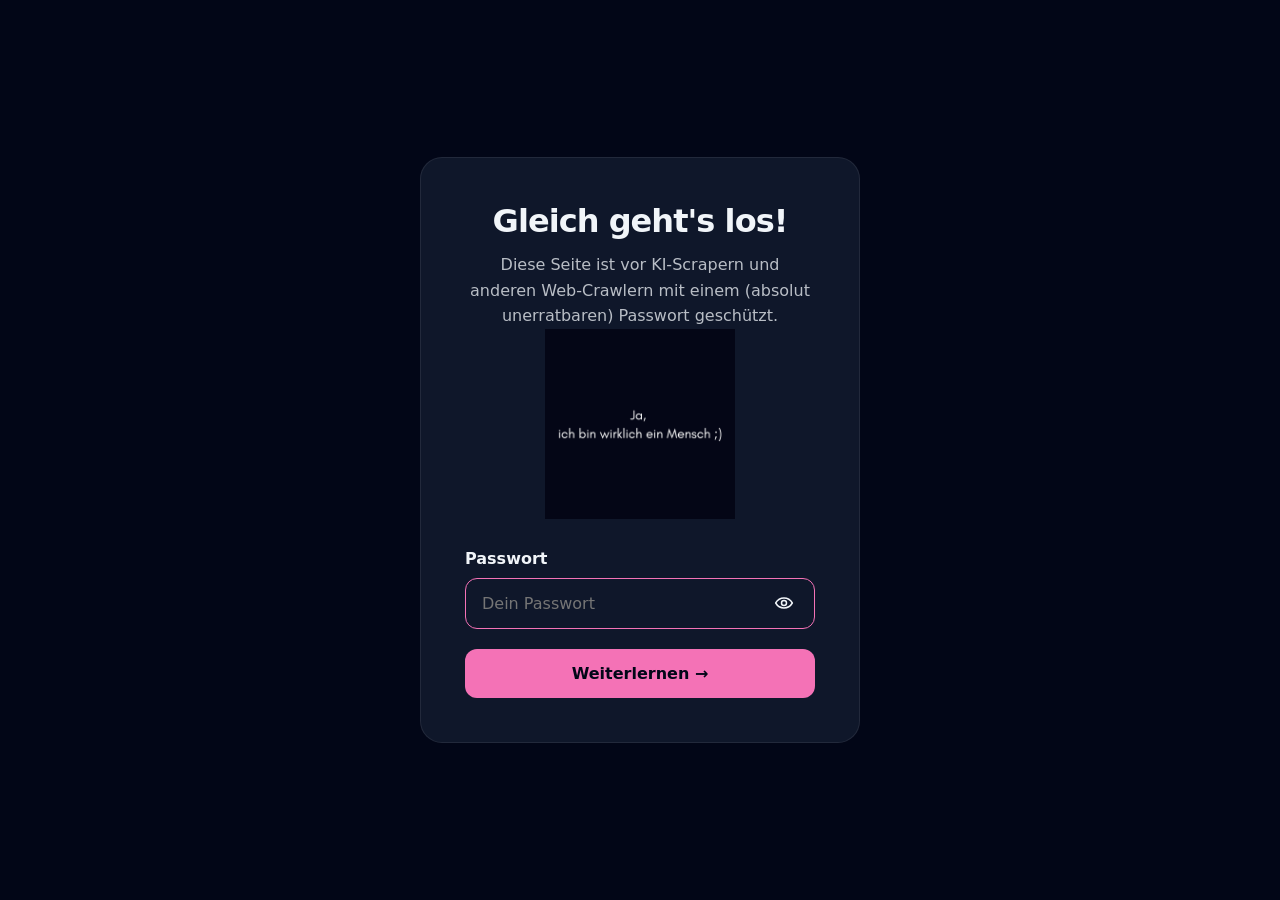
==== password.html @ 9806b9d8 "Published encrypted content with password protection" ====
<!DOCTYPE html>
<html lang="de" class="staticrypt-html">
<head>
    <meta charset="utf-8" />
    <meta name="viewport" content="width=device-width, initial-scale=1" />
    <title>Geschützter Bereich | annication</title>
    <meta http-equiv="cache-control" content="no-cache" />
    <link rel="stylesheet" href="/styles/variables.css" />
    <link rel="stylesheet" href="/styles/index.css" />
    <script src="/scripts/content-crypto.js" defer></script>
    <script src="/scripts/password.js" defer></script>
</head>
<body class="staticrypt-body">
    <div id="staticrypt_loading" class="staticrypt-spinner-container" role="status" aria-label="Seite wird geladen">
        <div class="staticrypt-spinner"></div>
    </div>

    <main id="staticrypt_content" class="staticrypt-content hidden">
        <div class="staticrypt-page">
            <section class="staticrypt-card" aria-labelledby="password-title">
                <div class="staticrypt-brand">
                    <h1 id="password-title" class="staticrypt-title">Gleich geht's los!</h1>
                    <p class="staticrypt-instructions">Diese Seite ist vor KI-Scrapern und anderen Web-Crawlern mit einem (absolut unerratbaren) Passwort geschützt.</p>
                    <img class="staticrypt-illustration" src="/password.png" alt="annication Passwortschutz" />
                </div>
                <form id="staticrypt-form" action="#" method="post">
                    <label class="staticrypt-label" for="staticrypt-password">Passwort</label>
                    <div class="staticrypt-password-container">
                        <input id="staticrypt-password" type="password" name="password"
                               placeholder="Dein Passwort" autocomplete="current-password" autofocus required />
                        <button id="staticrypt-toggle-password-visibility" class="staticrypt-toggle-password-visibility"
                                type="button" aria-label="Passwort anzeigen" aria-pressed="false">
                            <svg viewBox="0 0 24 24" fill="none" stroke="currentColor" stroke-width="1.8"
                                 stroke-linecap="round" stroke-linejoin="round" aria-hidden="true">
                                <path d="M2 12s3.5-6 10-6 10 6 10 6-3.5 6-10 6S2 12 2 12Z" />
                                <circle cx="12" cy="12" r="3" />
                            </svg>
                        </button>
                    </div>
                    <input type="submit" class="staticrypt-decrypt-button" value="Weiterlernen →" />
                    <p id="staticrypt-error" class="staticrypt-error hidden" role="alert">Hm ... Dein Passwort stimmt nicht. Schau dich einmal ganz genau um und versuche es dann nochmal ;)</p>
                </form>
            </section>
        </div>
    </main>
</body>
</html>
---- styles/variables.css ----
/* =========================================================
   DARK THEME
   ========================================================= */

:root {
    color-scheme: dark;

    --background: #020617;
    --surface: #0f172a;
    --text: #f1f5f9;
    --pink: #f472b6;

    --overlay: rgba(0, 0, 0, 0.5);
    --border: rgba(255, 255, 255, 0.08);
}


/* =========================================================
   LIGHT THEME
   ========================================================= */

[data-theme="light"] {
    color-scheme: light;

    --background: #ffffff;
    --surface: #f8fafc;
    --text: #0f172a;
    --pink: #db2777;

    --overlay: rgba(0, 0, 0, 0.3);
    --border: rgba(15, 23, 42, 0.12);
}

/* =========================================================
   LAYOUT
   ========================================================= */

:root {
    --layout-max-width: 64rem;
    --reading-max-width: 48rem;
    --page-padding-inline: 1.5rem;
}
---- styles/index.css ----
/* =========================================================
   HOME PAGE
   ========================================================= */

.home-main {
    padding-block: 0;
}

/* =========================================================
   HERO
   ========================================================= */

.hero {
    display: flex;
    align-items: center;
    justify-content: space-between;
    gap: 2.5rem;

    padding: 5rem 0 7rem;
}

.hero-content {
    flex: 1;
    min-width: 0;
}

.hero-eyebrow {
    margin: 0 0 1rem;

    color: var(--pink);

    font-size: 0.875rem;
    font-weight: 600;
    letter-spacing: 0.2em;
    text-transform: uppercase;
}

.hero-title {
    max-width: 46.875rem;

    font-size: clamp(3rem, 6vw, 4.5rem);
    font-weight: 900;
}

#click-word {
    position: relative;
    display: inline-block;

    cursor: pointer;
    transition:
        transform 0.2s ease,
        color 0.2s ease;
}

#click-word.active {
    color: var(--pink);
    transform: scale(0.9);
}

.hero-description {
    max-width: 40.625rem;
    margin: 1.5rem 0 0;

    color: color-mix(in srgb, var(--text) 75%, transparent);

    font-size: 1.125rem;
    line-height: 1.8;
}

.hero-more-link {
    color: color-mix(in srgb, var(--text) 50%, transparent);
    font-size: 0.8125rem;
    font-weight: 400;
    text-decoration: none;
    white-space: nowrap;

    transition: color 0.2s ease;
}

.hero-more-link:hover,
.hero-more-link:focus-visible {
    color: var(--text);
    text-decoration: underline;
}

.hero-actions {
    display: flex;
    flex-wrap: wrap;
    align-items: center;
    gap: 0.75rem;

    margin-top: 2rem;
}

.hero-actions .hero-action {
    display: inline-flex;
    align-items: center;
    justify-content: center;
    gap: 1.5rem;

    padding: 0.75rem 1.125rem;

    border: 0.0625rem solid var(--border);
    border-radius: 0.75rem;

    background: var(--surface);
    color: var(--text);

    font: inherit;
    font-weight: 500;
    text-decoration: none;

    transition:
        border-color 0.2s ease,
        transform 0.2s ease;
}

.hero-actions .hero-action:hover {
    border-color: var(--pink);
    transform: translateY(-0.125rem);
}

.hero-actions .hero-action:focus-visible {
    outline: 2px solid var(--pink);
    outline-offset: 0.1875rem;
}

.hero-actions .hero-action span {
    color: var(--pink);
}

@media (max-width: 40rem) {
    .hero-actions {
        gap: 0.5rem;
    }

    .hero-actions .hero-action {
        flex: 1 1 auto;
        gap: 0.75rem;
        padding: 0.75rem;
    }
}

@media (prefers-reduced-motion: reduce) {
    .hero-actions .hero-action {
        transition: none;
    }

    .hero-actions .hero-action:hover {
        transform: none;
    }
}

.hero-rocket {
    width: 14rem;
    max-width: 30%;
    height: auto;

    animation: float-rocket 3s ease-in-out infinite;
}

/* =========================================================
   COURSES
   ========================================================= */

.courses-section {
    padding: 3.5rem 0;
}

.courses-section h2 {
    margin: 0;

    font-size: 1.875rem;
    font-weight: 700;
    letter-spacing: -0.025em;
}

.courses-section > p {
    max-width: 40.625rem;
    margin: 0.75rem 0 0;

    color: color-mix(in srgb, var(--text) 75%, transparent);
}

.course-grid {
    display: grid;
    grid-template-columns: repeat(2, minmax(0, 1fr));
    gap: 1rem;

    margin-top: 2rem;
}

.course-card {
    display: block;
    padding: 1.25rem;

    background: var(--surface);
    border: 0.0625rem solid var(--border);
    border-radius: 1rem;

    color: var(--text);
    text-decoration: none;

    transition: border-color 0.2s ease;
}

.course-card:hover {
    border-color: var(--pink);
}

.course-card-title {
    margin: 0;

    font-size: 1.25rem;
    font-weight: 700;
}

.course-card-description {
    margin: 0.5rem 0 0;

    color: color-mix(in srgb, var(--text) 75%, transparent);
    line-height: 1.6;
}

/* =========================================================
   ANIMATIONS
   ========================================================= */

@keyframes float-rocket {
    0%, 100% {
        transform: translateY(0);
    }

    50% {
        transform: translateY(-0.75rem);
    }
}

@keyframes click-ring {
    0% {
        opacity: 0.8;
        transform: translate(-50%, -50%) scale(0.4);
    }

    100% {
        opacity: 0;
        transform: translate(-50%, -50%) scale(1.8);
    }
}

.click-ring {
    position: absolute;
    top: 50%;
    left: 50%;

    width: 5rem;
    height: 5rem;

    border: 0.25rem solid var(--pink);
    border-radius: 50%;

    pointer-events: none;
    animation: click-ring 500ms ease-out forwards;
}

/* =========================================================
   RESPONSIVE
   ========================================================= */

@media (max-width: 47.9375rem) {
    .hero {
        padding: 4rem 0 5rem;
    }

    .hero-rocket {
        display: none;
    }

    .course-grid {
        grid-template-columns: 1fr;
    }
}

@media (prefers-reduced-motion: reduce) {
    .hero-rocket {
        animation: none;
    }

    .click-ring {
        animation: none;
    }
}

/* =========================================================
   FEATURE SECTIONS
   ========================================================= */

.feature-section {
    padding: 3.5rem 0;
    border-top: 0.0625rem solid var(--border);
}

.feature-content {
    max-width: 40.625rem;
}

.feature-section h2 {
    margin: 0;

    font-size: 1.875rem;
    font-weight: 700;
    letter-spacing: -0.025em;
}

.feature-section p {
    margin: 0.75rem 0 0;

    color: color-mix(in srgb, var(--text) 75%, transparent);
    line-height: 1.8;
}

.feature-link {
    display: inline-flex;
    align-items: center;
    gap: 0.5rem;

    margin-top: 1.5rem;

    color: var(--pink);
    font-weight: 600;
    text-decoration: none;
}

.feature-link:hover {
    text-decoration: underline;
}

.feature-link:focus-visible {
    outline: 0.125rem solid var(--pink);
    outline-offset: 0.25rem;
}

/* =========================================================
   SECTION NAVIGATION
   ========================================================= */

#courses,
#explore,
#youtube {
    scroll-margin-top: 6rem;
}

/* =========================================================
   PASSWORD PAGE
   ========================================================= */

.staticrypt-html,
.staticrypt-body {
    min-height: 100%;
    margin: 0;
}

.staticrypt-content {
    min-height: 100vh;
    box-sizing: border-box;
    display: grid;
    place-items: center;
    padding: 2rem 1rem;
    background: var(--background);
    color: var(--text);
    font-family: "Segoe UI", system-ui, sans-serif;
}

.staticrypt-page { width: min(100%, 27.5rem); }

.staticrypt-card {
    padding: clamp(1.625rem, 5vw, 2.75rem);
    border: 0.0625rem solid var(--border);
    border-radius: 1.375rem;
    background: var(--surface);
}

.staticrypt-brand { margin-bottom: 1.875rem; text-align: center; }
.staticrypt-illustration {
    display: block;
    width: min(100%, 13.75rem);
    max-height: 11.875rem;
    object-fit: contain;
    margin: 0 auto 1.5rem;
}
.staticrypt-title { margin: 0 0 0.75rem; font-size: clamp(1.6rem, 4vw, 2rem); letter-spacing: -0.03em; }
.staticrypt-instructions { margin: 0; line-height: 1.6; color: color-mix(in srgb, var(--text) 75%, transparent); }
.staticrypt-label { display: block; margin-bottom: 0.625rem; font-weight: 600; }
.staticrypt-password-container { position: relative; border: 0.0625rem solid var(--border); border-radius: 0.75rem; }
.staticrypt-password-container:focus-within { border-color: var(--pink); }
.staticrypt-password-container input {
    width: 100%; box-sizing: border-box; padding: 0.9375rem 3.25rem 0.9375rem 1rem;
    border: 0; outline: 0; border-radius: inherit;
    background: transparent; color: var(--text); font: inherit; font-size: 1rem;
}
.staticrypt-toggle-password-visibility {
    position: absolute; top: 50%; right: 0.875rem; transform: translateY(-50%);
    display: grid; place-items: center; width: 2rem; height: 2rem;
    border: 0; background: transparent; color: var(--text); cursor: pointer;
}
.staticrypt-toggle-password-visibility svg { width: 1.25rem; height: 1.25rem; }
.staticrypt-remember { display: flex; align-items: center; gap: 0.625rem; margin: 1.125rem 0; cursor: pointer; font-size: 0.92rem; }
.staticrypt-remember input { accent-color: var(--pink); }
.staticrypt-decrypt-button {
    display: block; width: 100%; margin-top: 1.25rem; padding: 0.9375rem 1.125rem;
    border: 0; border-radius: 0.75rem; background: var(--pink); color: var(--background);
    font: inherit; font-weight: 700; cursor: pointer; transition: filter 0.2s ease;
}
.staticrypt-decrypt-button:hover { filter: brightness(1.1); }
.staticrypt-decrypt-button:disabled { opacity: 0.65; cursor: wait; }
.staticrypt-error { margin: 0.875rem 0 0; color: var(--pink); font-size: 0.92rem; }
.staticrypt-spinner-container { min-height: 100vh; display: flex; align-items: center; justify-content: center; background: var(--background); }
.staticrypt-spinner { width: 1.875rem; height: 1.875rem; border: 0.1875rem solid var(--border); border-right-color: var(--pink); border-radius: 50%; animation: staticrypt-spin 0.75s linear infinite; }
@keyframes staticrypt-spin { to { transform: rotate(360deg); } }
.hidden { display: none !important; }
@media (prefers-reduced-motion: reduce) { .staticrypt-spinner { animation: none; } .staticrypt-decrypt-button { transition: none; } }
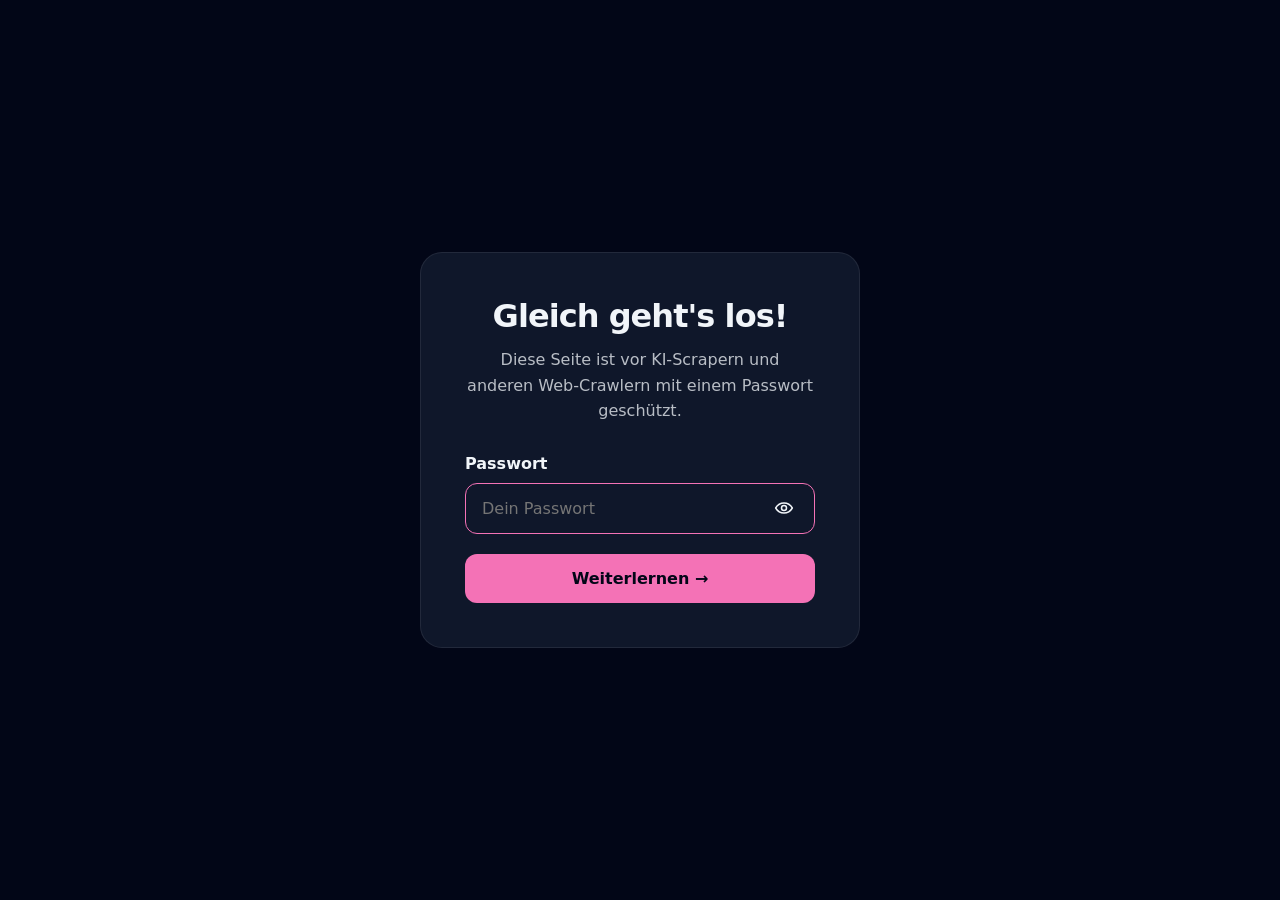
==== commit c3fea0b9: "Rotated content encryption password" ====
--- a/password.html
+++ b/password.html
@@ -20,8 +20,7 @@
             <section class="staticrypt-card" aria-labelledby="password-title">
                 <div class="staticrypt-brand">
                     <h1 id="password-title" class="staticrypt-title">Gleich geht's los!</h1>
-                    <p class="staticrypt-instructions">Diese Seite ist vor KI-Scrapern und anderen Web-Crawlern mit einem (absolut unerratbaren) Passwort geschützt.</p>
-                    <img class="staticrypt-illustration" src="/password.png" alt="annication Passwortschutz" />
+                    <p class="staticrypt-instructions">Diese Seite ist vor KI-Scrapern und anderen Web-Crawlern mit einem Passwort geschützt.</p>
                 </div>
                 <form id="staticrypt-form" action="#" method="post">
                     <label class="staticrypt-label" for="staticrypt-password">Passwort</label>
@@ -38,7 +37,7 @@
                         </button>
                     </div>
                     <input type="submit" class="staticrypt-decrypt-button" value="Weiterlernen →" />
-                    <p id="staticrypt-error" class="staticrypt-error hidden" role="alert">Hm ... Dein Passwort stimmt nicht. Schau dich einmal ganz genau um und versuche es dann nochmal ;)</p>
+                    <p id="staticrypt-error" class="staticrypt-error hidden" role="alert">Hm ... Dein Passwort stimmt leider nicht.</p>
                 </form>
             </section>
         </div>
--- a/styles/index.css
+++ b/styles/index.css
@@ -382,13 +382,7 @@
 }
 
 .staticrypt-brand { margin-bottom: 1.875rem; text-align: center; }
-.staticrypt-illustration {
-    display: block;
-    width: min(100%, 13.75rem);
-    max-height: 11.875rem;
-    object-fit: contain;
-    margin: 0 auto 1.5rem;
-}
+
 .staticrypt-title { margin: 0 0 0.75rem; font-size: clamp(1.6rem, 4vw, 2rem); letter-spacing: -0.03em; }
 .staticrypt-instructions { margin: 0; line-height: 1.6; color: color-mix(in srgb, var(--text) 75%, transparent); }
 .staticrypt-label { display: block; margin-bottom: 0.625rem; font-weight: 600; }
